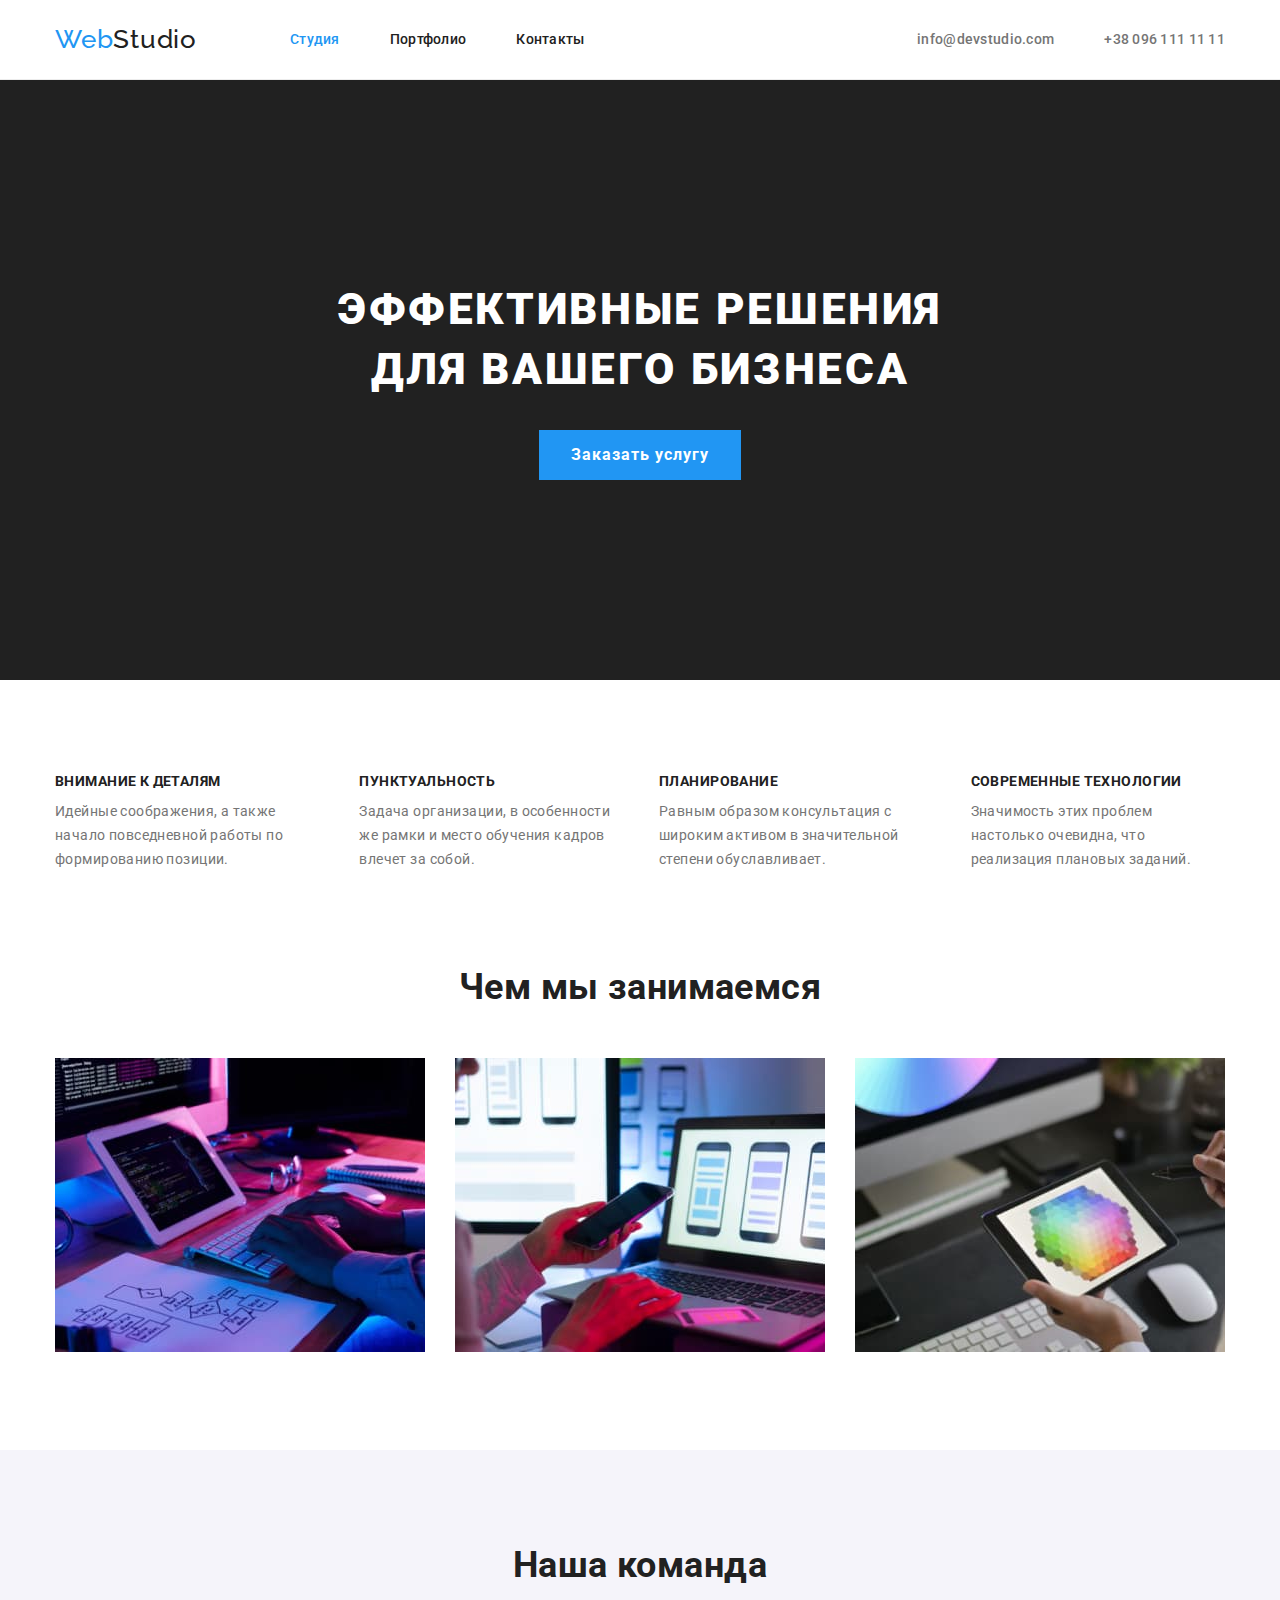
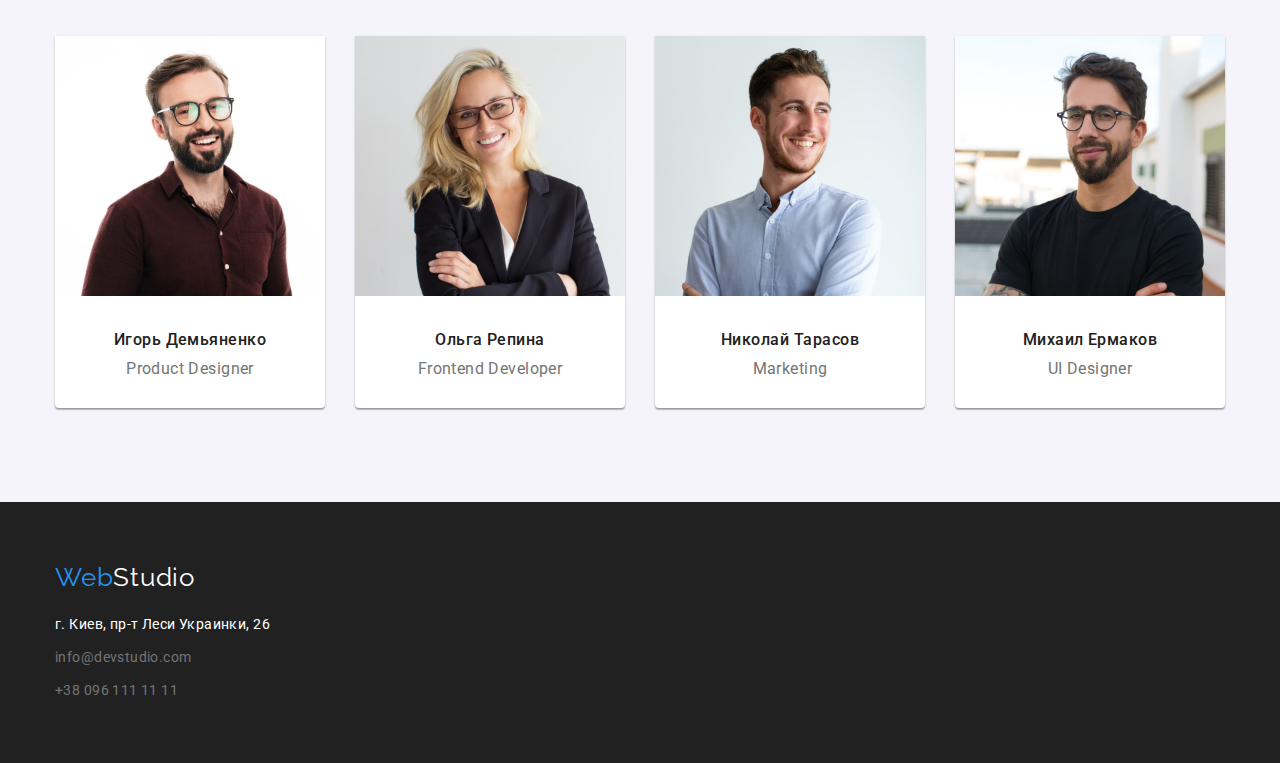
==== index.html @ 5c0a5f5e "flex" ====
<!doctype html>
<html lang="ru">
<head>
    <meta charset="UTF-8">
    <style></style>
    <title>WebStudio</title>
    <link rel="preconnect" href="https://fonts.googleapis.com">
    <link rel="preconnect" href="https://fonts.gstatic.com" crossorigin>
    <link href="https://fonts.googleapis.com/css2?family=Raleway:wght@700&family=Roboto:wght@400;500;700;900&display=swap" rel="stylesheet">
    <link rel="stylesheet" href="css/modern-normalize.css">
    <link rel="stylesheet" href="css/styles.css">
</head>
<body>
    <header class="header-wrap">
        <div class="container">
            <div class="header flex">
                <nav class="header-nav flex">
                    <a href="#" class="logo link"><span>Web</span>Studio</a>
                    <ul class="header-pages flex">
                        <li class="header-pages-active"><a class="link" href="#">Студия</a></li>
                        <li><a class="link" href="portfolio.html">Портфолио</a></li>
                        <li> <a class="link" href="#">Контакты</a></li>
                    </ul>
                </nav>
                <ul class="header-contact flex">
                    <li><a class="link" href="mailto:info@devstudio.com">info@devstudio.com</a></li>
                    <li><a class="link" href="tel:+380961111111">+38 096 111 11 11</a></li>
                </ul>
            </div>
        </div>
    </header>
    <main>
        <section class="section head">
            <div class="container">
                <h1 class="head-title">Эффективные решения <br>для вашего бизнеса</h1>
                <button class="head-button" type="button">Заказать услугу</button>
            </div>
        </section>
        <section class="features-wrap section">
            <div class="container">
                <ul class="features flex">
                    <li class="features-item">
                        <h3>Внимание к деталям</h3>
                        <p>Идейные соображения, а также начало повседневной работы по формированию позиции.</p>
                    </li>
                    <li class="features-item">
                        <h3>Пунктуальность</h3>
                        <p>Задача организации, в особенности же рамки и место обучения кадров влечет за собой.</p>
                    </li>
                    <li class="features-item">
                        <h3>Планирование</h3>
                        <p>Равным образом консультация с широким активом в значительной степени обуславливает.</p>
                    </li>
                    <li class="features-item">
                        <h3>Современные технологии</h3>
                        <p>Значимость этих проблем настолько очевидна, что реализация плановых заданий.</p>
                    </li>
                </ul>
            </div>
        </section>
        <section class="section">
            <div class="container">
                <h2 class="section-title">Чем мы занимаемся</h2>
                <ul class="todo-gallery flex">
                    <li><img src="images/img.jpg" alt="computer"></li>
                    <li><img src="images/img1.jpg" alt="phone"></li>
                    <li><img src="images/img2.jpg" alt="tablet"></li>
                </ul>
            </div>
        </section>
        <section class="team section">
            <div class="container">
                <h2 class="section-title">Наша команда</h2>
                <ul class="team-block flex">
                    <li class="team-card">
                        <img class="team-img" src="images/img3.jpg" alt="Designer">
                        <div class="team-text">
                            <h3>Игорь Демьяненко</h3>
                            <p>Product Designer</p>
                        </div>
                    </li>
                    <li class="team-card">
                        <img class="team-img" src="images/img4.jpg" alt="Frontend">
                        <div class="team-text">
                            <h3>Ольга Репина</h3>
                            <p>Frontend Developer</p>
                        </div>
                    </li>
                    <li class="team-card">
                        <img class="team-img" src="images/img5.jpg" alt="Marketing">
                        <div class="team-text">
                            <h3>Николай Тарасов</h3>
                            <p>Marketing</p>
                        </div>
                    </li>
                    <li class="team-card">
                        <img class="team-img" src="images/img6.jpg" alt="Designer">
                        <div class="team-text">
                            <h3>Михаил Ермаков</h3>
                            <p>UI Designer</p>
                        </div>
                    </li>
                </ul>
            </div>
        </section>
    </main>
    <footer class="footer">
        <div class="container">
            <a href="#" class="footer-logo logo link"><span>Web</span>Studio</a>
            <address>
                <ul class="footer-contact">
                    <li><a href="https://goo.gl/maps/wKkNSf3HqvnLf78X8" target="_blank" rel="noreferrer noopener">г. Киев, пр-т Леси Украинки, 26</a></li>
                    <li><a class="link" href="mailto:info@devstudio.com">info@devstudio.com</a></li>
                    <li><a class="link" href="tel:+380961111111">+38 096 111 11 11</a></li>
                </ul>
            </address>
        </div>
    </footer>
</body>
</html>
---- css/styles.css ----
:root{
    --back-color: #2F303A;
    --main-color: #212121;
    --grey-color: #757575;
    --lightgrey-color: #F5F4FA;
    --blue-color: #2196F3;
    --header-bottom: #ECECEC;
    --portfolio-border: #EEEEEE;
    --raleway:'Raleway';
    --roboto: 'Roboto', sans-serif;

}

body{
    margin: 0;
    font-family: var(--roboto),Arial, Helvetica, sans-serif;
    color: var(--main-color);
}
a{
    text-decoration: none;
    color:inherit;
}
ul{
    list-style: none;
    padding: 0;
    margin: 0;
}
p,h1,h2,h3{
    margin: 0;
}
.flex{
    display: flex;
    justify-content: space-between;
    align-items: center;
}
.container{
    width: 1200px;
    margin: 0 auto;
    padding: 0 15px;
    font-size: 14px;
    line-height: 1.14;
    letter-spacing: 0.03em;
    box-sizing: border-box;
}

.header-wrap{
    border-bottom: 1px solid var(--header-bottom);
}
.header{
    padding: 24px 0 ;
    font-weight: 500;
    letter-spacing: 0.02em;
}

.header-pages li{
    margin-right: 50px;
}
.header-contact li{
    margin-left: 50px;
}
.link:hover,
.link:focus,
.header-pages-active{
    color: var(--blue-color);
}
.header-contact{
    color: var(--grey-color);
}
.logo{
    font-family: var(--raleway);
    font-size: 26px;
    line-height: 1.2;
    letter-spacing: 0.03em;
    margin-right: 93px ;
}
.logo span{
    color: var(--blue-color);
}

.section{
    padding: 94px 0;
}
.section-title{
    margin-bottom: 50px;
    text-align: center;
    font-weight: 700;
    font-size: 36px;
    line-height: 1.17;
}

.head{
    padding: 200px 0;
    background-color:var(--main-color) ;
    color: white;
}
.head-title{
    margin-bottom: 30px;
    font-weight: 900;
    font-size: 44px;
    line-height: 1.36;
    letter-spacing: 0.06em;
    text-align: center;
    text-transform: uppercase;
}
.head-button{
    font-weight: bold;
    font-size: 16px;
    line-height: 1.875;
    letter-spacing: 0.06em;
    margin: 0 auto;
    display: block;
    padding: 10px 32px;
    border: none;
    color: white;
    background-color: var(--blue-color);
}

.features-wrap{
    padding-bottom: 0;
}
.features{
    margin: 0 -15px;
}
.features-item h3{
    font-weight: bold;
    padding-bottom: 10px;
    font-size: 14px;
    line-height: 1.14;
    letter-spacing: 0.03em;
    text-transform: uppercase;
}
.features-item{
    margin: 0 15px;
}
.features-item p{
    line-height: 1.71;
    color: var(--grey-color);
}

.team{
    background-color:var(--lightgrey-color);
}
.team-card{
    max-width: 270px;
    background-color: white;
    box-shadow: 0px 1px 3px rgba(0, 0, 0, 0.12), 0px 1px 1px rgba(0, 0, 0, 0.14), 0px 2px 1px rgba(0, 0, 0, 0.2);
    border-radius: 0px 0px 4px 4px;
}
.team-img{
    width: 100%;
    object-fit: cover;
}
.team-text{
    padding: 30px 0;
    text-align: center;
}
.team-text h3{
    font-size: 16px;
    line-height: 1.19;
    letter-spacing: 0.03em;
    font-weight: 500;
    margin-bottom: 10px;
}
.team-text p{
    font-size: 16px;
    line-height: 1.19;
    color: var(--grey-color);
}

.portfolio-filter{
    justify-content: center;
}
.portfolio-filter li{
    margin: 0 4px;
}
.portfolio-button{
    margin-bottom: 50px;
    font-family: var(--roboto);
    font-weight: 500;
    font-size: 16px;
    line-height: 1.625;
    padding: 6px 22px;
    background: var(--lightgrey-color);
    border: none;
    border-radius: 4px;
    cursor: pointer;
}
.portfolio-button:hover, .portfolio-button:focus{
    color: white;
    background-color: var(--blue-color);
}
.portfolio-gallery{
    flex-wrap: wrap;
    margin: -15px;
}
.portfolio-item{
    width: 370px;
    margin: 15px;
    display: inline-block;
}
.portfolio-item img{
    margin-bottom: -5px;
}
.portfolio-text{
    padding: 20px 24px;
    border: 1px solid var(--portfolio-border);
    box-sizing: border-box;
}
.portfolio-text h3{
    margin-bottom: 4px;
    font-weight: 700;
    font-size: 18px;
    line-height: 2;
    letter-spacing: 0.06em;
}
.portfolio-text p{
    font-size: 16px;
    line-height: 1.875;
    color: var(--grey-color);
}



.footer{
    padding: 60px 0;
    background-color: var(--main-color);
    color: var(--grey-color);
}
.footer-contact li:first-child, .footer-logo{
    color: white;
}

.footer-contact{
    margin-top: 20px;
    line-height:1.71 ;
    font-style: normal;
}
.footer-contact li:not(:last-child){
    margin-bottom: 9px;
}
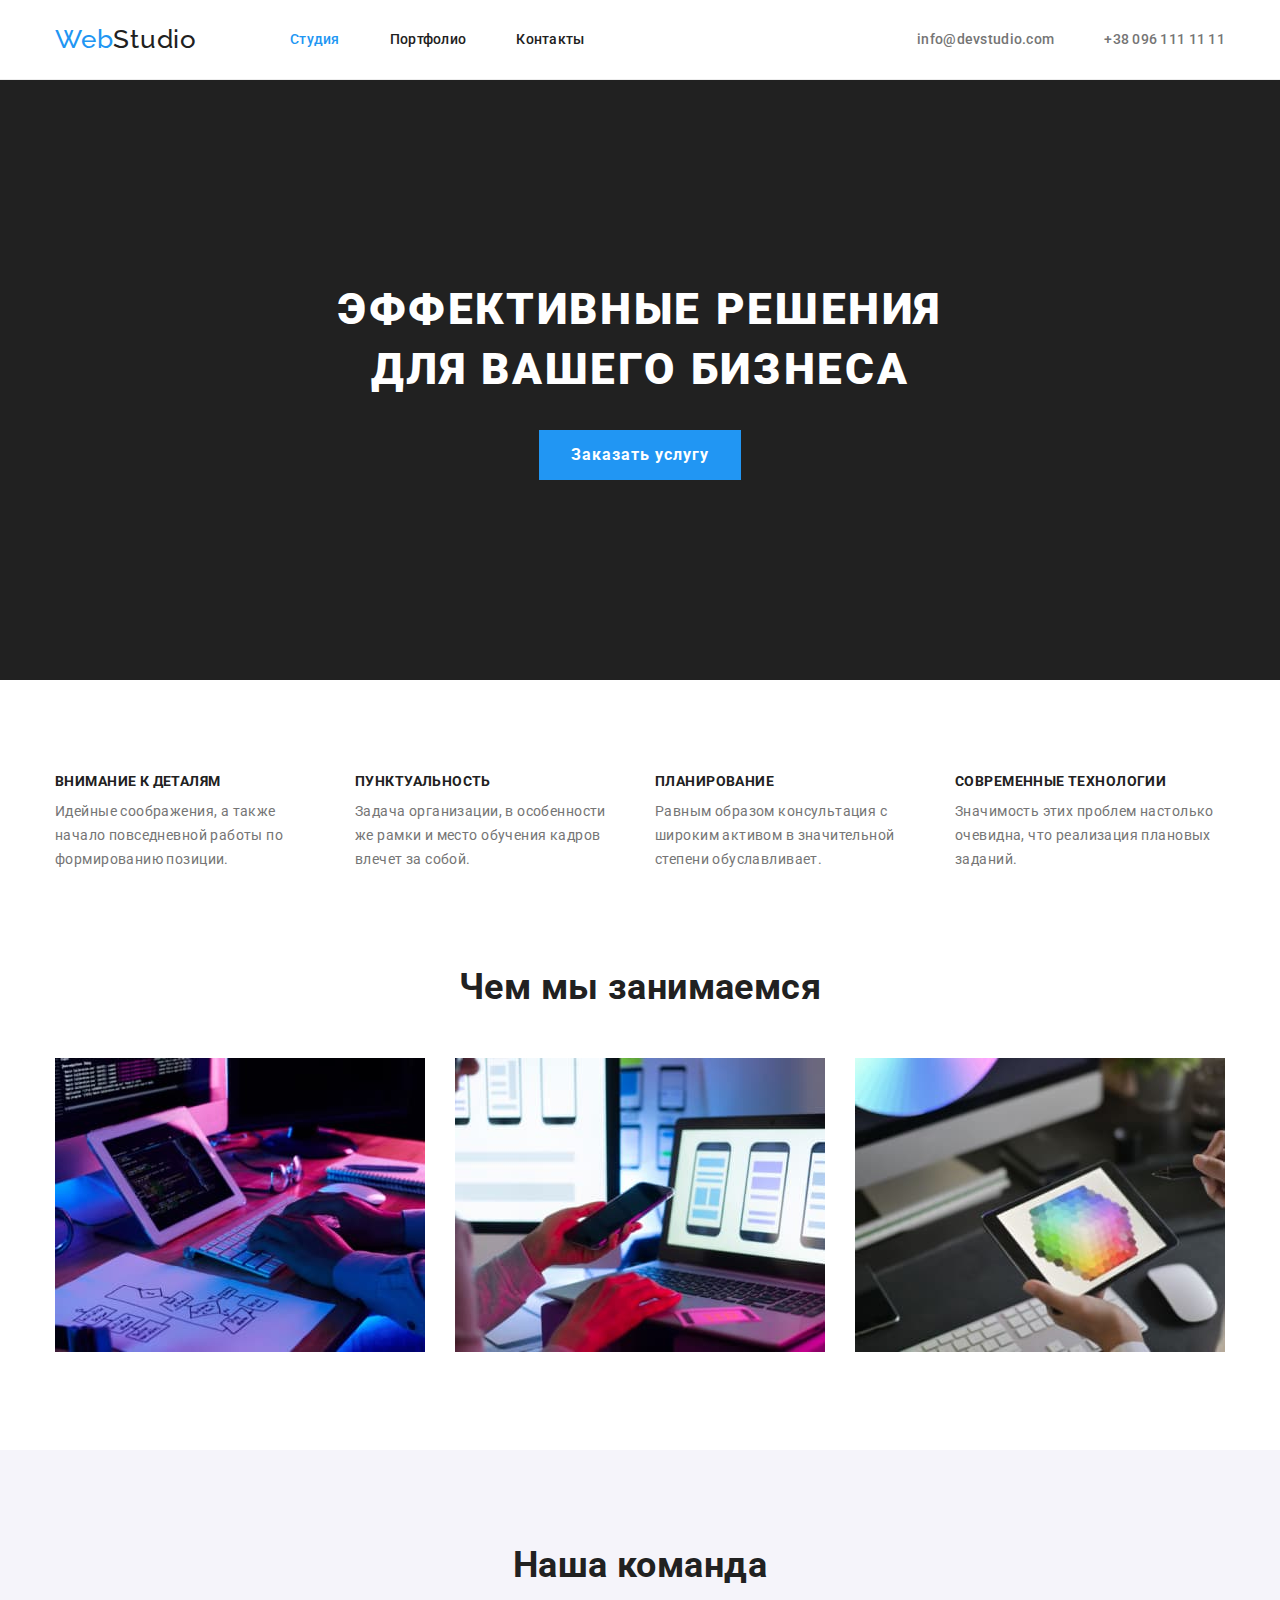
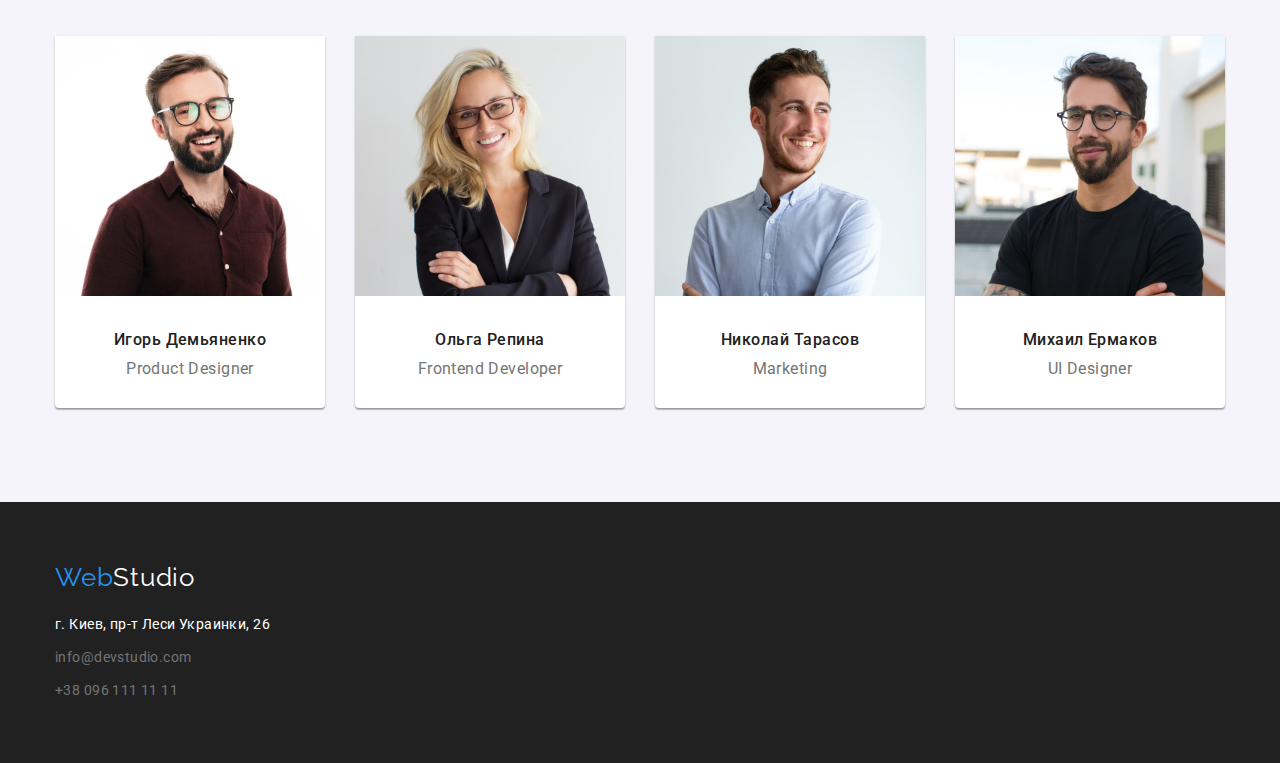
==== commit 277ebd11: "fix style" ====
--- a/index.html
+++ b/index.html
@@ -16,10 +16,16 @@
             <div class="header flex">
                 <nav class="header-nav flex">
                     <a href="#" class="logo link"><span>Web</span>Studio</a>
-                    <ul class="header-pages flex">
-                        <li class="header-pages-active"><a class="link" href="#">Студия</a></li>
-                        <li><a class="link" href="portfolio.html">Портфолио</a></li>
-                        <li> <a class="link" href="#">Контакты</a></li>
+                    <ul class="header-page-list flex">
+                        <li class="header-page header-page-active">
+                            <a class="link" href="#">Студия</a>
+                        </li>
+                        <li class="header-page">
+                            <a class="link" href="portfolio.html">Портфолио</a>
+                        </li>
+                        <li class="header-page">
+                            <a class="link" href="#">Контакты</a>
+                        </li>
                     </ul>
                 </nav>
                 <ul class="header-contact flex">
@@ -109,9 +115,9 @@
             <a href="#" class="footer-logo logo link"><span>Web</span>Studio</a>
             <address>
                 <ul class="footer-contact">
-                    <li><a href="https://goo.gl/maps/wKkNSf3HqvnLf78X8" target="_blank" rel="noreferrer noopener">г. Киев, пр-т Леси Украинки, 26</a></li>
-                    <li><a class="link" href="mailto:info@devstudio.com">info@devstudio.com</a></li>
-                    <li><a class="link" href="tel:+380961111111">+38 096 111 11 11</a></li>
+                    <li class="footer-list"><a href="https://goo.gl/maps/wKkNSf3HqvnLf78X8" target="_blank" rel="noreferrer noopener">г. Киев, пр-т Леси Украинки, 26</a></li>
+                    <li class="footer-list"><a class="link" href="mailto:info@devstudio.com">info@devstudio.com</a></li>
+                    <li class="footer-list"><a class="link" href="tel:+380961111111">+38 096 111 11 11</a></li>
                 </ul>
             </address>
         </div>
--- a/css/styles.css
+++ b/css/styles.css
@@ -15,6 +15,10 @@
     margin: 0;
     font-family: var(--roboto),Arial, Helvetica, sans-serif;
     color: var(--main-color);
+    font-size: 14px;
+    line-height: 1.14;
+    letter-spacing: 0.03em;
+    box-sizing: border-box;
 }
 a{
     text-decoration: none;
@@ -37,30 +41,27 @@
     width: 1200px;
     margin: 0 auto;
     padding: 0 15px;
-    font-size: 14px;
-    line-height: 1.14;
-    letter-spacing: 0.03em;
-    box-sizing: border-box;
 }
 
 .header-wrap{
     border-bottom: 1px solid var(--header-bottom);
+    padding: 24px 25px;
+    margin: 0 -25px;
 }
 .header{
-    padding: 24px 0 ;
     font-weight: 500;
     letter-spacing: 0.02em;
 }
 
-.header-pages li{
+.header-page:not(:last-child){
     margin-right: 50px;
 }
-.header-contact li{
+.header-contact li:not(:first-child){
     margin-left: 50px;
 }
 .link:hover,
 .link:focus,
-.header-pages-active{
+.header-page-active{
     color: var(--blue-color);
 }
 .header-contact{
@@ -123,13 +124,14 @@
 }
 .features-item h3{
     font-weight: bold;
-    padding-bottom: 10px;
+    margin-bottom: 10px;
     font-size: 14px;
     line-height: 1.14;
     letter-spacing: 0.03em;
     text-transform: uppercase;
 }
 .features-item{
+    width: 25%;
     margin: 0 15px;
 }
 .features-item p{
@@ -171,10 +173,12 @@
     justify-content: center;
 }
 .portfolio-filter li{
-    margin: 0 4px;
+
+}
+.portfolio-filter{
+    margin-bottom: 50px;
 }
 .portfolio-button{
-    margin-bottom: 50px;
     font-family: var(--roboto);
     font-weight: 500;
     font-size: 16px;
@@ -185,6 +189,10 @@
     border-radius: 4px;
     cursor: pointer;
 }
+.portfolio-filter li:not(:last-child){
+    margin-right: 8px;
+}
+
 .portfolio-button:hover, .portfolio-button:focus{
     color: white;
     background-color: var(--blue-color);
@@ -196,7 +204,6 @@
 .portfolio-item{
     width: 370px;
     margin: 15px;
-    display: inline-block;
 }
 .portfolio-item img{
     margin-bottom: -5px;
@@ -226,15 +233,14 @@
     background-color: var(--main-color);
     color: var(--grey-color);
 }
-.footer-contact li:first-child, .footer-logo{
-    color: white;
-}
-
+.footer-list:first-child, .footer-logo{
+    color: white;
+}
 .footer-contact{
     margin-top: 20px;
-    line-height:1.71 ;
+    line-height: 1.71 ;
     font-style: normal;
 }
-.footer-contact li:not(:last-child){
+.footer-list:not(:last-child){
     margin-bottom: 9px;
 }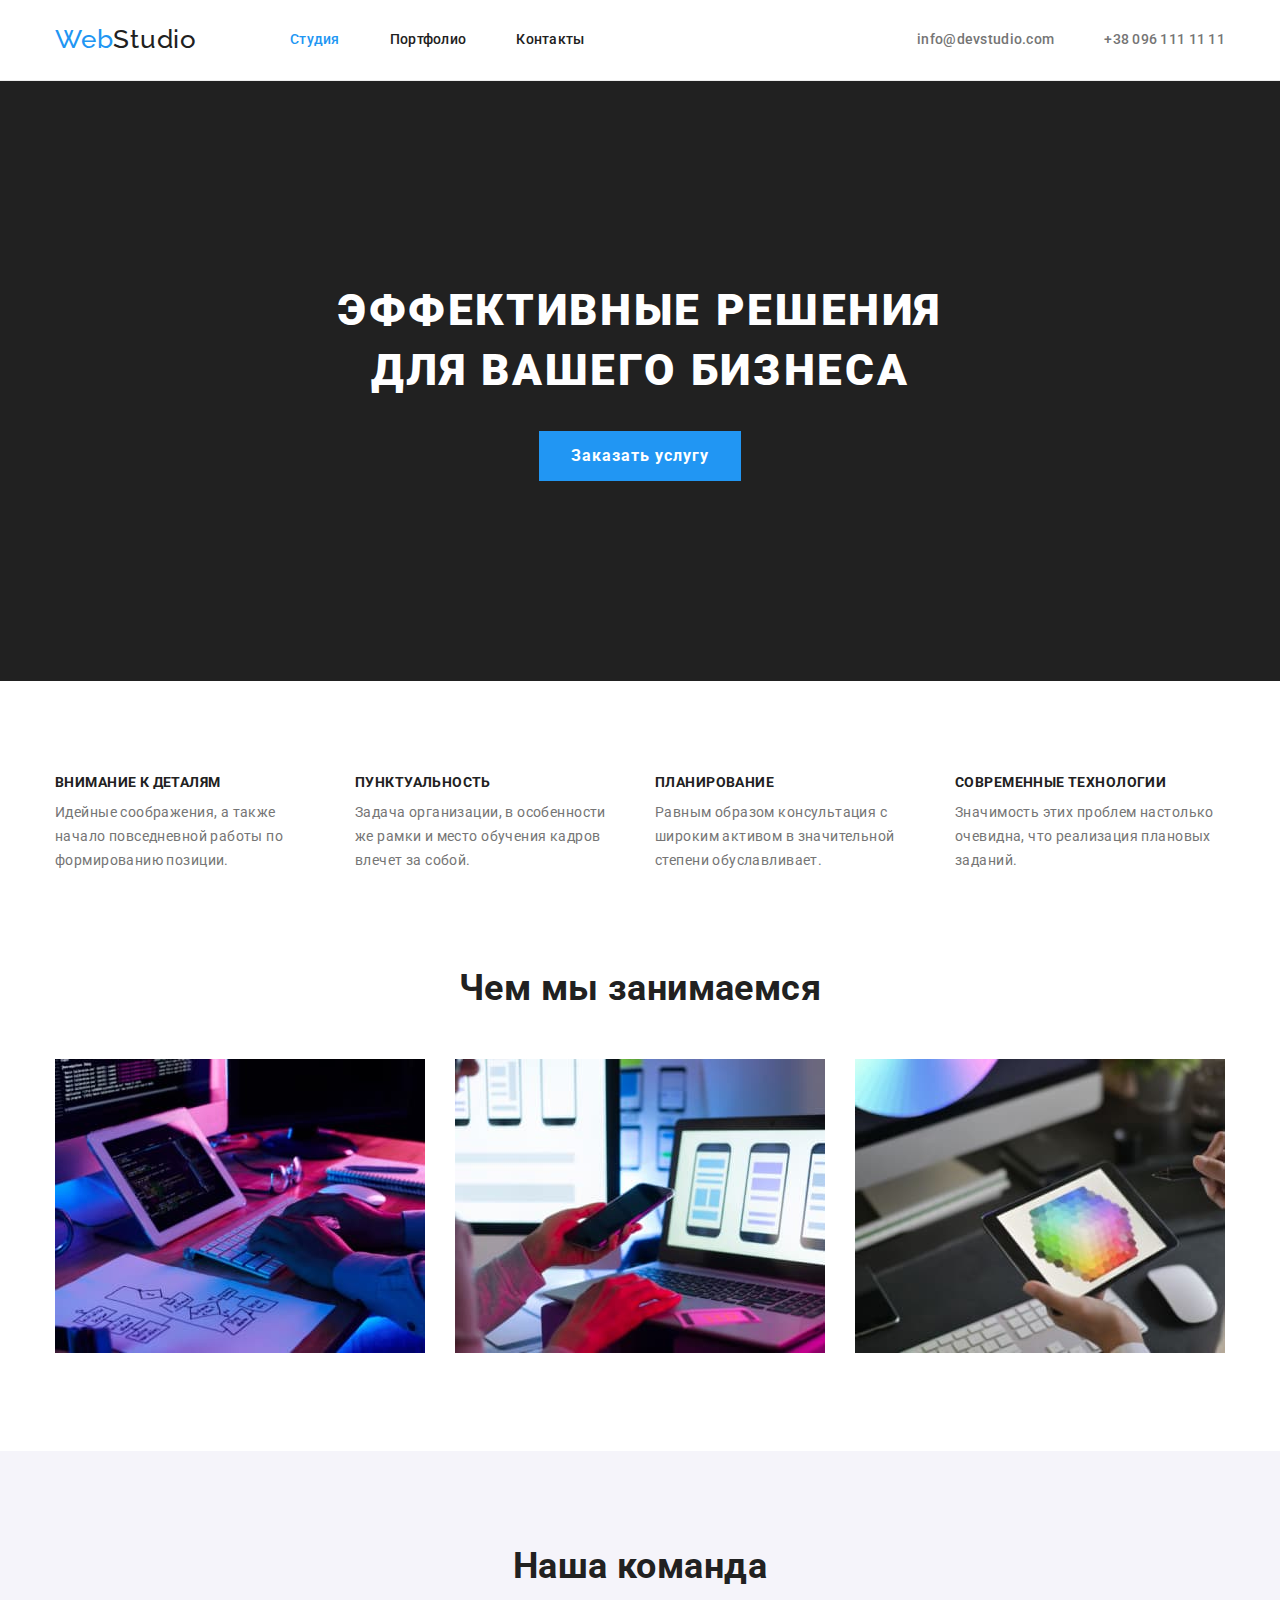
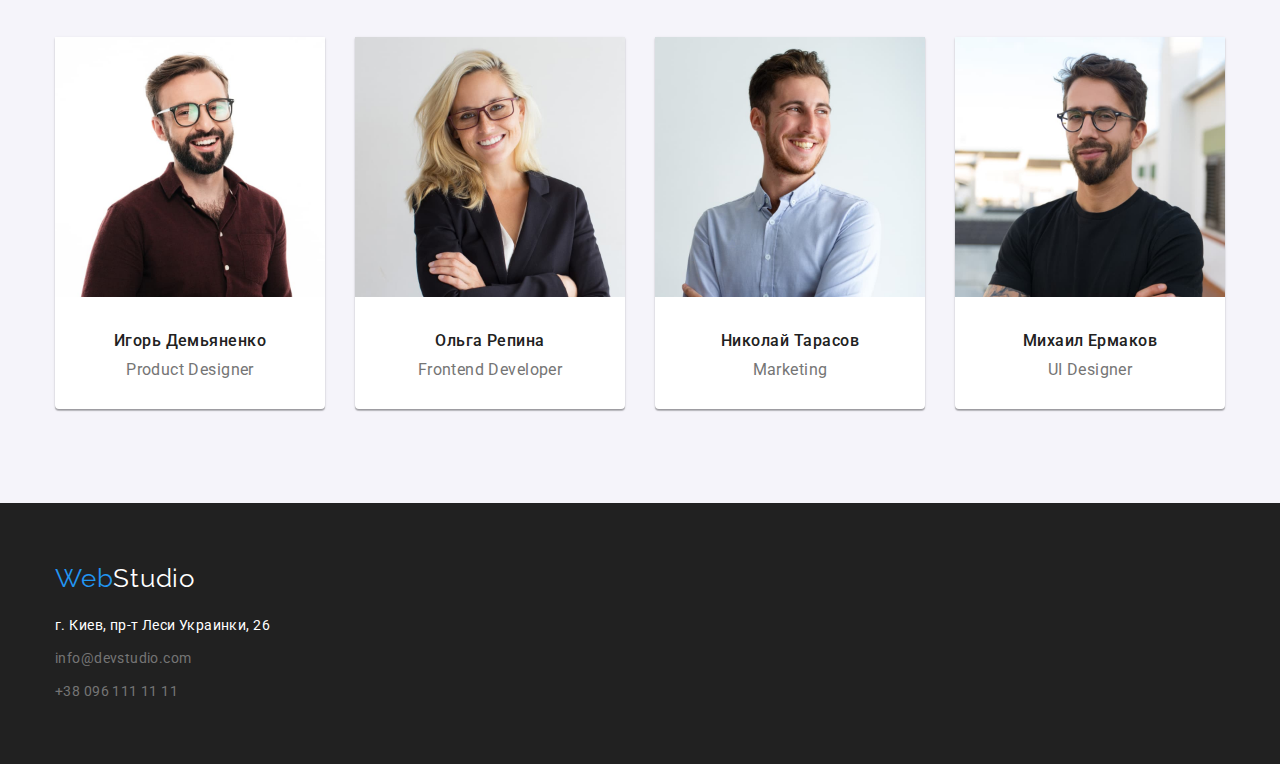
==== commit dc8665da: "fix margin" ====
--- a/index.html
+++ b/index.html
@@ -68,9 +68,9 @@
             <div class="container">
                 <h2 class="section-title">Чем мы занимаемся</h2>
                 <ul class="todo-gallery flex">
-                    <li><img src="images/img.jpg" alt="computer"></li>
-                    <li><img src="images/img1.jpg" alt="phone"></li>
-                    <li><img src="images/img2.jpg" alt="tablet"></li>
+                    <li class="todo-item"><img src="images/img.jpg" alt="computer"></li>
+                    <li class="todo-item"><img src="images/img1.jpg" alt="phone"></li>
+                    <li class="todo-item"><img src="images/img2.jpg" alt="tablet"></li>
                 </ul>
             </div>
         </section>
--- a/css/styles.css
+++ b/css/styles.css
@@ -45,8 +45,7 @@
 
 .header-wrap{
     border-bottom: 1px solid var(--header-bottom);
-    padding: 24px 25px;
-    margin: 0 -25px;
+    padding: 24px 0 25px;
 }
 .header{
     font-weight: 500;
@@ -116,6 +115,10 @@
     background-color: var(--blue-color);
 }
 
+.todo-item{
+    width: 370px;
+}
+
 .features-wrap{
     padding-bottom: 0;
 }
@@ -145,8 +148,8 @@
 .team-card{
     max-width: 270px;
     background-color: white;
-    box-shadow: 0px 1px 3px rgba(0, 0, 0, 0.12), 0px 1px 1px rgba(0, 0, 0, 0.14), 0px 2px 1px rgba(0, 0, 0, 0.2);
-    border-radius: 0px 0px 4px 4px;
+    box-shadow: 0 1px 3px rgba(0, 0, 0, 0.12), 0 1px 1px rgba(0, 0, 0, 0.14), 0 2px 1px rgba(0, 0, 0, 0.2);
+    border-radius: 0 0 4px 4px;
 }
 .team-img{
     width: 100%;
@@ -235,6 +238,7 @@
 }
 .footer-list:first-child, .footer-logo{
     color: white;
+    margin-right: 0;
 }
 .footer-contact{
     margin-top: 20px;
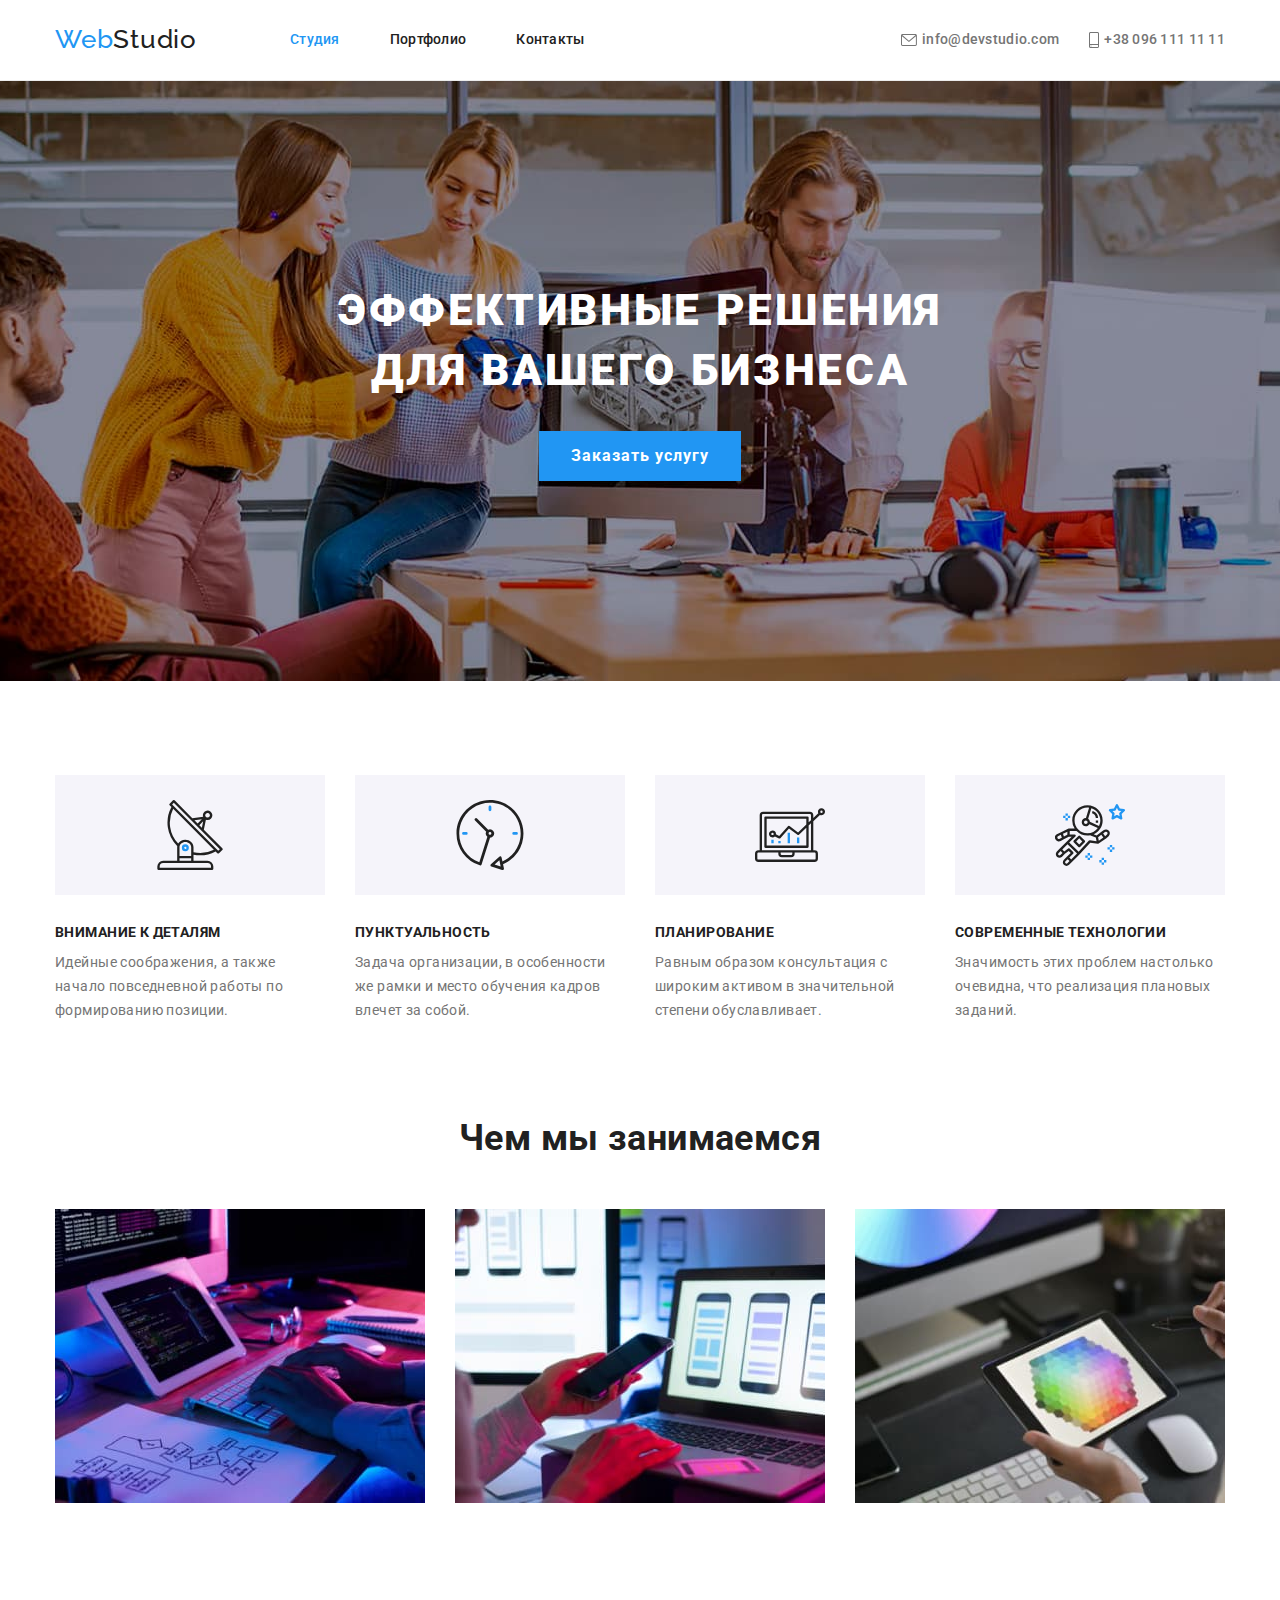
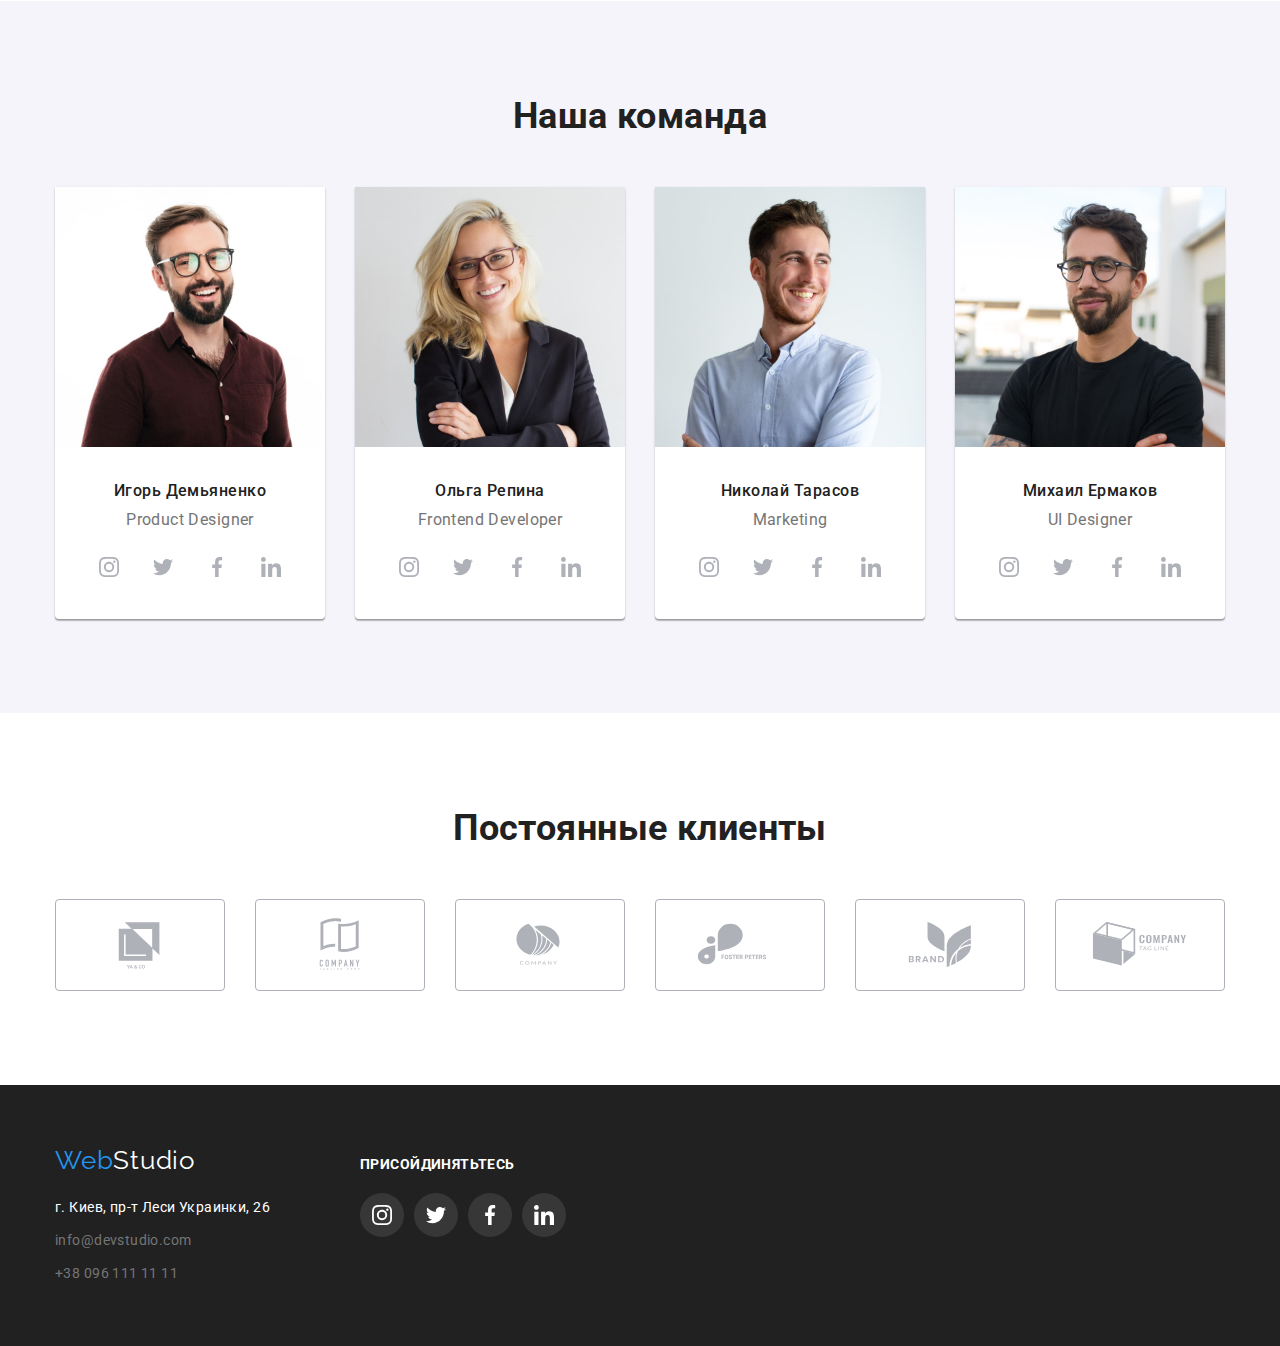
==== commit 5a5a2e74: "add icon" ====
--- a/index.html
+++ b/index.html
@@ -29,8 +29,18 @@
                     </ul>
                 </nav>
                 <ul class="header-contact flex">
-                    <li><a class="link" href="mailto:info@devstudio.com">info@devstudio.com</a></li>
-                    <li><a class="link" href="tel:+380961111111">+38 096 111 11 11</a></li>
+                    <li class="header-contact-item">
+                        <svg class="header-icon" width="16" height="12">
+                            <use href="./images/icons.svg#icon-envelope"></use>
+                        </svg>
+                        <a class="link" href="mailto:info@devstudio.com">info@devstudio.com</a>
+                    </li>
+                    <li class="header-contact-item">
+                        <svg class="header-icon" width="10" height="16">
+                            <use href="./images/icons.svg#icon-smartphone"></use>
+                        </svg>
+                        <a class="link" href="tel:+380961111111">+38 096 111 11 11</a>
+                    </li>
                 </ul>
             </div>
         </div>
@@ -46,18 +56,38 @@
             <div class="container">
                 <ul class="features flex">
                     <li class="features-item">
+                        <div class="features-icon">
+                            <svg class="features-svg">
+                                <use href="./images/icons.svg#icon-antenna-1"></use>
+                            </svg>
+                        </div>
                         <h3>Внимание к деталям</h3>
                         <p>Идейные соображения, а также начало повседневной работы по формированию позиции.</p>
                     </li>
                     <li class="features-item">
+                        <div class="features-icon">
+                            <svg class="features-svg">
+                                <use href="./images/icons.svg#icon-clock-1"></use>
+                            </svg>
+                        </div>
                         <h3>Пунктуальность</h3>
                         <p>Задача организации, в особенности же рамки и место обучения кадров влечет за собой.</p>
                     </li>
                     <li class="features-item">
+                        <div class="features-icon">
+                            <svg class="features-svg">
+                                <use href="./images/icons.svg#icon-diagram-1"></use>
+                            </svg>
+                        </div>
                         <h3>Планирование</h3>
                         <p>Равным образом консультация с широким активом в значительной степени обуславливает.</p>
                     </li>
                     <li class="features-item">
+                        <div class="features-icon">
+                            <svg class="features-svg">
+                                <use href="./images/icons.svg#icon-astronaut-1"></use>
+                            </svg>
+                        </div>
                         <h3>Современные технологии</h3>
                         <p>Значимость этих проблем настолько очевидна, что реализация плановых заданий.</p>
                     </li>
@@ -84,6 +114,36 @@
                             <h3>Игорь Демьяненко</h3>
                             <p>Product Designer</p>
                         </div>
+                        <ul class="team-icon-block">
+                            <li class="team-icon">
+                                <a href="#">
+                                    <svg class="team-svg">
+                                        <use href="./images/icons.svg#icon-instagram-2"></use>
+                                    </svg>
+                                </a>
+                            </li>
+                            <li class="team-icon">
+                                <a href="">
+                                    <svg class="team-svg">
+                                        <use href="./images/icons.svg#icon-twitter-1"></use>
+                                    </svg>
+                                </a>
+                            </li>
+                            <li class="team-icon">
+                                <a href="">
+                                    <svg class="team-svg">
+                                        <use href="./images/icons.svg#icon-facebook-1"></use>
+                                    </svg>
+                                </a>
+                            </li>
+                            <li class="team-icon">
+                                <a href="">
+                                    <svg class="team-svg">
+                                        <use href="./images/icons.svg#icon-linkedin-1"></use>
+                                    </svg>
+                                </a>
+                            </li>
+                        </ul>
                     </li>
                     <li class="team-card">
                         <img class="team-img" src="images/img4.jpg" alt="Frontend">
@@ -91,6 +151,36 @@
                             <h3>Ольга Репина</h3>
                             <p>Frontend Developer</p>
                         </div>
+                        <ul class="team-icon-block">
+                            <li class="team-icon">
+                                <a href="#">
+                                    <svg class="team-svg">
+                                        <use href="./images/icons.svg#icon-instagram-2"></use>
+                                    </svg>
+                                </a>
+                            </li>
+                            <li class="team-icon">
+                                <a href="">
+                                    <svg class="team-svg">
+                                        <use href="./images/icons.svg#icon-twitter-1"></use>
+                                    </svg>
+                                </a>
+                            </li>
+                            <li class="team-icon">
+                                <a href="">
+                                    <svg class="team-svg">
+                                        <use href="./images/icons.svg#icon-facebook-1"></use>
+                                    </svg>
+                                </a>
+                            </li>
+                            <li class="team-icon">
+                                <a href="">
+                                    <svg class="team-svg">
+                                        <use href="./images/icons.svg#icon-linkedin-1"></use>
+                                    </svg>
+                                </a>
+                            </li>
+                        </ul>
                     </li>
                     <li class="team-card">
                         <img class="team-img" src="images/img5.jpg" alt="Marketing">
@@ -98,6 +188,36 @@
                             <h3>Николай Тарасов</h3>
                             <p>Marketing</p>
                         </div>
+                        <ul class="team-icon-block">
+                            <li class="team-icon">
+                                <a href="#">
+                                    <svg class="team-svg">
+                                        <use href="./images/icons.svg#icon-instagram-2"></use>
+                                    </svg>
+                                </a>
+                            </li>
+                            <li class="team-icon">
+                                <a href="">
+                                    <svg class="team-svg">
+                                        <use href="./images/icons.svg#icon-twitter-1"></use>
+                                    </svg>
+                                </a>
+                            </li>
+                            <li class="team-icon">
+                                <a href="">
+                                    <svg class="team-svg">
+                                        <use href="./images/icons.svg#icon-facebook-1"></use>
+                                    </svg>
+                                </a>
+                            </li>
+                            <li class="team-icon">
+                                <a href="">
+                                    <svg class="team-svg">
+                                        <use href="./images/icons.svg#icon-linkedin-1"></use>
+                                    </svg>
+                                </a>
+                            </li>
+                        </ul>
                     </li>
                     <li class="team-card">
                         <img class="team-img" src="images/img6.jpg" alt="Designer">
@@ -105,21 +225,123 @@
                             <h3>Михаил Ермаков</h3>
                             <p>UI Designer</p>
                         </div>
+                        <ul class="team-icon-block">
+                            <li class="team-icon">
+                                <a href="#">
+                                    <svg class="team-svg">
+                                        <use href="./images/icons.svg#icon-instagram-2"></use>
+                                    </svg>
+                                </a>
+                            </li>
+                            <li class="team-icon">
+                                <a href="">
+                                    <svg class="team-svg">
+                                        <use href="./images/icons.svg#icon-twitter-1"></use>
+                                    </svg>
+                                </a>
+                            </li>
+                            <li class="team-icon">
+                                <a href="">
+                                    <svg class="team-svg">
+                                        <use href="./images/icons.svg#icon-facebook-1"></use>
+                                    </svg>
+                                </a>
+                            </li>
+                            <li class="team-icon">
+                                <a href="">
+                                    <svg class="team-svg">
+                                        <use href="./images/icons.svg#icon-linkedin-1"></use>
+                                    </svg>
+                                </a>
+                            </li>
+                        </ul>
+                    </li>
+                </ul>
+            </div>
+        </section>
+        <section class="section">
+            <div class="container">
+                <h2 class="section-title">Постоянные клиенты</h2>
+                <ul class="client flex">
+                    <li class="client-item">
+                        <svg class="client-svg">
+                            <use href="./images/icons.svg#icon-Logo-5"></use>
+                        </svg>
+                    </li>
+                    <li class="client-item">
+                        <svg class="client-svg">
+                            <use href="./images/icons.svg#icon-Logo-7"></use>
+                        </svg>
+                    </li>
+                    <li class="client-item">
+                        <svg class="client-svg">
+                            <use href="./images/icons.svg#icon-Logo-8"></use>
+                        </svg>
+                    </li>
+                    <li class="client-item">
+                        <svg class="client-svg">
+                            <use href="./images/icons.svg#icon-Logo-9"></use>
+                        </svg>
+                    </li>
+                    <li class="client-item">
+                        <svg class="client-svg">
+                            <use href="./images/icons.svg#icon-Logo-10"></use>
+                        </svg>
+                    </li>
+                    <li class="client-item">
+                        <svg class="client-svg">
+                            <use href="./images/icons.svg#icon-Logo-11"></use>
+                        </svg>
                     </li>
                 </ul>
             </div>
         </section>
     </main>
     <footer class="footer">
-        <div class="container">
-            <a href="#" class="footer-logo logo link"><span>Web</span>Studio</a>
-            <address>
-                <ul class="footer-contact">
-                    <li class="footer-list"><a href="https://goo.gl/maps/wKkNSf3HqvnLf78X8" target="_blank" rel="noreferrer noopener">г. Киев, пр-т Леси Украинки, 26</a></li>
-                    <li class="footer-list"><a class="link" href="mailto:info@devstudio.com">info@devstudio.com</a></li>
-                    <li class="footer-list"><a class="link" href="tel:+380961111111">+38 096 111 11 11</a></li>
-                </ul>
-            </address>
+        <div class="container footer-container">
+            <div>
+                <a href="#" class="footer-logo logo link"><span>Web</span>Studio</a>
+                <address>
+                    <ul class="footer-contact">
+                        <li class="footer-list"><a href="https://goo.gl/maps/wKkNSf3HqvnLf78X8" target="_blank" rel="noreferrer noopener">г. Киев, пр-т Леси Украинки, 26</a></li>
+                        <li class="footer-list"><a class="link" href="mailto:info@devstudio.com">info@devstudio.com</a></li>
+                        <li class="footer-list"><a class="link" href="tel:+380961111111">+38 096 111 11 11</a></li>
+                    </ul>
+                </address>
+            </div>
+            <div class="footer-icon-block">
+                <h3 class="footer-icon-title">Присойдинятьтесь</h3>
+                <ul class="team-icon-block">
+                    <li class="team-icon footer-icon">
+                        <a href="">
+                            <svg class="team-svg footer-svg">
+                                <use href="./images/icons.svg#icon-instagram-2"></use>
+                            </svg>
+                        </a>
+                    </li>
+                    <li class="team-icon footer-icon">
+                        <a href="">
+                            <svg class="team-svg footer-svg">
+                                <use href="./images/icons.svg#icon-twitter-1"></use>
+                            </svg>
+                        </a>
+                    </li>
+                    <li class="team-icon footer-icon">
+                        <a href="">
+                            <svg class="team-svg footer-svg">
+                                <use href="./images/icons.svg#icon-facebook-1"></use>
+                            </svg>
+                        </a>
+                    </li>
+                    <li class="team-icon footer-icon">
+                        <a href="">
+                            <svg class="team-svg footer-svg">
+                                <use href="./images/icons.svg#icon-linkedin-1"></use>
+                            </svg>
+                        </a>
+                    </li>
+                </ul>
+            </div>
         </div>
     </footer>
 </body>
--- a/css/styles.css
+++ b/css/styles.css
@@ -6,6 +6,7 @@
     --blue-color: #2196F3;
     --header-bottom: #ECECEC;
     --portfolio-border: #EEEEEE;
+    --icon-color:#AFB1B8;
     --raleway:'Raleway';
     --roboto: 'Roboto', sans-serif;
 
@@ -51,12 +52,32 @@
     font-weight: 500;
     letter-spacing: 0.02em;
 }
-
 .header-page:not(:last-child){
     margin-right: 50px;
 }
-.header-contact li:not(:first-child){
-    margin-left: 50px;
+.header-contact-item{
+    display: flex;
+    align-items: center;
+    justify-content: flex-end;
+    cursor: pointer;
+}
+
+.header-contact-item:hover, .header-contact-item:focus {
+    color: var(--blue-color);
+}
+.header-contact-item:hover .header-icon, .header-contact-item:focus .header-icon{
+    fill: var(--blue-color);
+}
+
+li.header-contact-item:hover link, li.header-contact-item:focus link{
+    color: var(--blue-color);
+}
+.header-icon{
+   fill:var(--grey-color);
+   margin-right: 5px;
+}
+.header-contact-item:not(:first-child){
+    margin-left: 30px;
 }
 .link:hover,
 .link:focus,
@@ -90,8 +111,11 @@
 
 .head{
     padding: 200px 0;
-    background-color:var(--main-color) ;
-    color: white;
+    color: white;
+    background:var(--main-color) ;
+    background-image: url("../images/imgback.jpg"),linear-gradient(to right, rgba(47, 48, 58, 0.4), rgba(47, 48, 58, 0.4)) ;
+    background-repeat:no-repeat ;
+    background-position:center ;
 }
 .head-title{
     margin-bottom: 30px;
@@ -119,11 +143,24 @@
     width: 370px;
 }
 
+
 .features-wrap{
     padding-bottom: 0;
 }
 .features{
     margin: 0 -15px;
+}
+.features-icon{
+    background-color: var(--lightgrey-color);
+    margin-bottom: 30px;
+}
+.features-svg{
+    width: 70px;
+    height: 70px;
+    display: block;
+    margin: 0 auto;
+    padding: 25px 0;
+    box-sizing: content-box;
 }
 .features-item h3{
     font-weight: bold;
@@ -156,7 +193,7 @@
     object-fit: cover;
 }
 .team-text{
-    padding: 30px 0;
+    padding: 30px 0 16px;
     text-align: center;
 }
 .team-text h3{
@@ -171,13 +208,41 @@
     line-height: 1.19;
     color: var(--grey-color);
 }
+.team-icon-block{
+    display: flex;
+    justify-content: center;
+    margin-bottom: 30px;
+}
+.team-icon{
+    border-radius: 50% ;
+    margin-right: 10px;
+    width: 44px;
+    height: 44px;
+    position:relative;
+}
+.team-icon:last-child{
+    margin-right: 0;
+}
+.team-svg{
+    position: absolute;
+    top: 50%;
+    left: 50%;
+    fill: var(--icon-color);
+    width: 20px;
+    height: 20px;
+    transform: translate(-50%,-50%);
+}
+.team-icon:hover, .team-icon:focus{
+   background-color: var(--blue-color);
+}
+.team-icon:hover .team-svg, .team-icon:focus .team-svg {
+    fill: white;
+}
 
 .portfolio-filter{
     justify-content: center;
 }
-.portfolio-filter li{
-
-}
+
 .portfolio-filter{
     margin-bottom: 50px;
 }
@@ -199,17 +264,22 @@
 .portfolio-button:hover, .portfolio-button:focus{
     color: white;
     background-color: var(--blue-color);
+    box-shadow: 0px 3px 1px rgba(0, 0, 0, 0.1), 0px 1px 2px rgba(0, 0, 0, 0.08), 0px 2px 2px rgba(0, 0, 0, 0.12);
 }
 .portfolio-gallery{
     flex-wrap: wrap;
-    margin: -15px;
+    margin: 0 -30px -30px 0;
+
 }
 .portfolio-item{
-    width: 370px;
-    margin: 15px;
+    flex-basis: calc((100% - 90px) / 3);
+    margin: 0 30px 30px 0;
+}
+.portfolio-item:hover, .portfolio-item:focus{
+    box-shadow: 0px 1px 1px rgba(0, 0, 0, 0.12), 0px 4px 4px rgba(0, 0, 0, 0.06), 1px 4px 6px rgba(0, 0, 0, 0.16);
 }
 .portfolio-item img{
-    margin-bottom: -5px;
+    display: block;
 }
 .portfolio-text{
     padding: 20px 24px;
@@ -247,4 +317,61 @@
 }
 .footer-list:not(:last-child){
     margin-bottom: 9px;
+}
+.footer-icon{
+    display: block;
+    background: rgba(255, 255, 255, 0.1);
+    margin-right: 10px;
+}
+.footer-icon:hover, .footer-icon:focus{
+    background-color: var(--blue-color);
+}
+.footer-svg{
+    opacity: 1;
+    fill:white;
+}
+.footer-container{
+    display: flex;
+    align-items: baseline;
+}
+.footer-icon-block{
+    margin-left: 90px;
+}
+.footer-icon-title {
+    color: white;
+    font-weight: bold;
+    font-size: 14px;
+    line-height: 1.14;
+    letter-spacing: 0.03em;
+    text-transform: uppercase;
+    margin-bottom: 20px;
+}
+.footer .team-icon-block{
+    margin: 0;
+}
+.client-item{
+    position: relative;
+    width: 170px;
+    height: 92px;
+    border: 1px solid var(--icon-color) ;
+    box-sizing: border-box;
+    border-radius: 4px;
+}
+.client-item:not(:last-child){
+    margin-right: 30px;
+}
+.client-item:hover, .client-item:focus {
+    border: 1px solid var(--blue-color) ;
+}
+.client-item:hover .client-svg, .client-item:focus .client-svg{
+    fill: var(--blue-color);
+}
+.client-svg{
+    position: absolute;
+    top: 50%;
+    left: 50%;
+    width: 106px;
+    height: 60px;
+    fill: var(--icon-color);
+    transform: translate(-50%,-50%);
 }